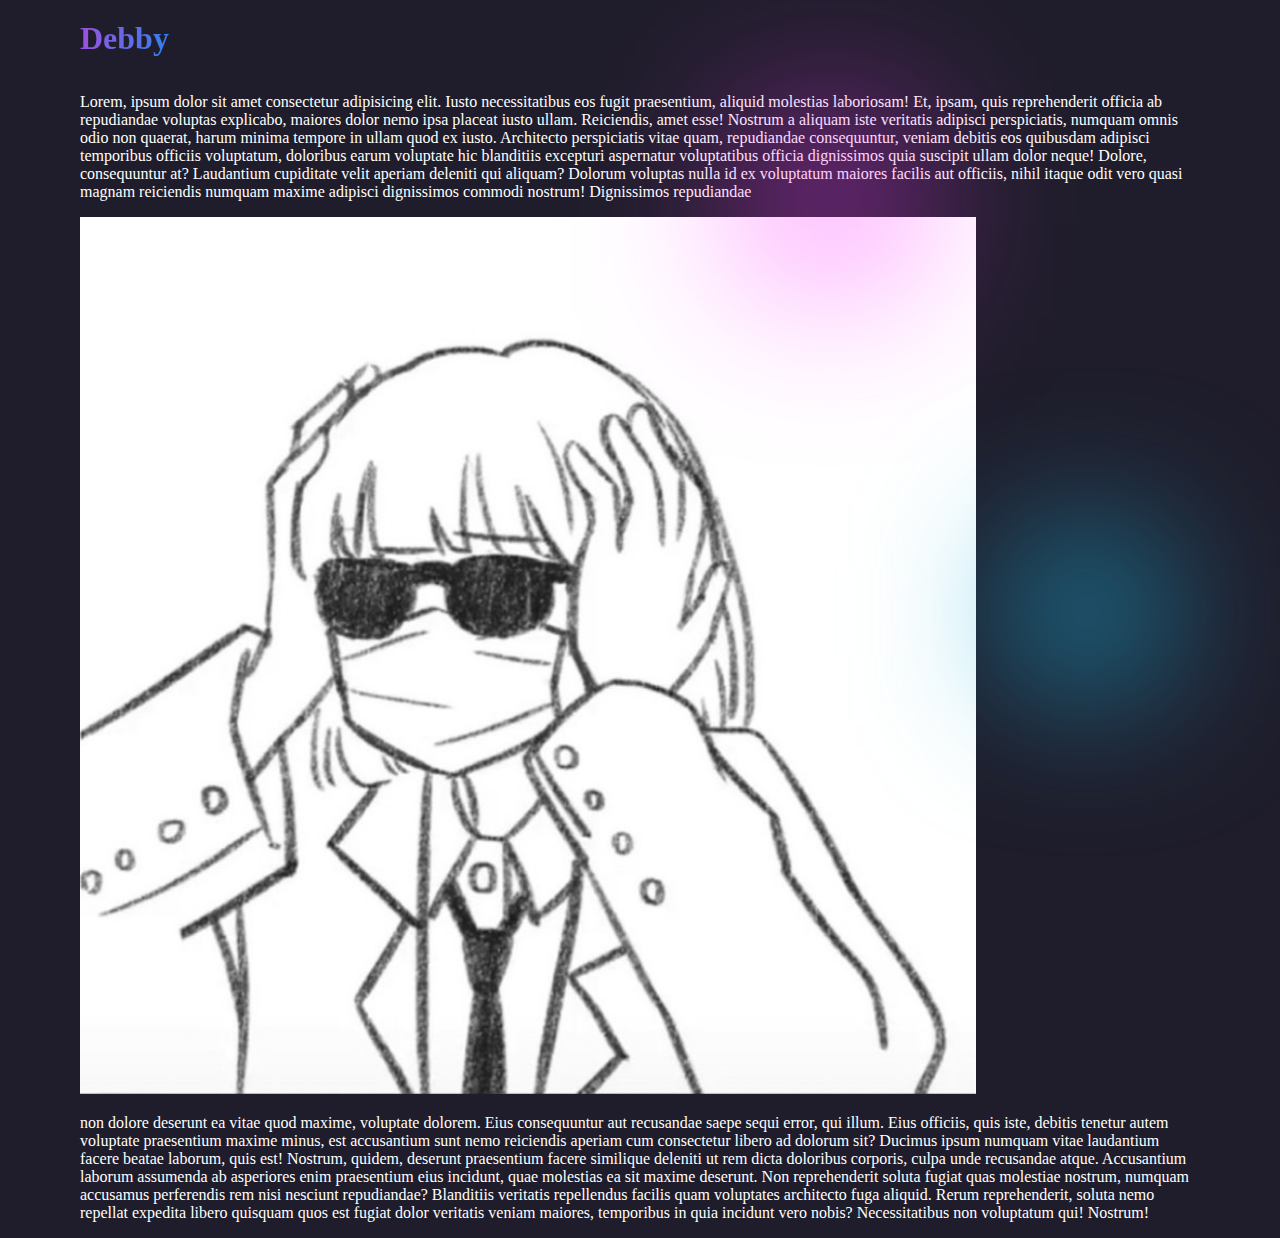
==== 1.html @ 47b6159e "增加第一篇文章_測試" ====
<!DOCTYPE html>
<html lang="en">

<head>
    <meta charset="UTF-8">
    <meta name="viewport" content="width=device-width, initial-scale=1.0">
    <title>Debby生日快樂</title>
    <!-- <link rel="stylesheet" href="all.css"> -->
    <link rel="stylesheet" type="text/css" href="all.css">


</head>

<body>
    <div class="landingpage">
        <div class="navbar">
            <a class="navlogo" href="index.html">Debby</a>
        </div>
        <div>
            <P style="color: white;">
                Lorem, ipsum dolor sit amet consectetur adipisicing elit. Iusto necessitatibus eos fugit praesentium,
                aliquid molestias laboriosam! Et, ipsam, quis reprehenderit officia ab repudiandae voluptas explicabo,
                maiores dolor nemo ipsa placeat iusto ullam. Reiciendis, amet esse! Nostrum a aliquam iste veritatis
                adipisci perspiciatis, numquam omnis odio non quaerat, harum minima tempore in ullam quod ex iusto.
                Architecto perspiciatis vitae quam, repudiandae consequuntur, veniam debitis eos quibusdam adipisci
                temporibus officiis voluptatum, doloribus earum voluptate hic blanditiis excepturi aspernatur
                voluptatibus officia dignissimos quia suscipit ullam dolor neque! Dolore, consequuntur at? Laudantium
                cupiditate velit aperiam deleniti qui aliquam? Dolorum voluptas nulla id ex voluptatum maiores facilis
                aut officiis, nihil itaque odit vero quasi magnam reiciendis numquam maxime adipisci dignissimos commodi
                nostrum! Dignissimos repudiandae</P>
            <img src="Debby_Head_sticker.jpg" width="80%">
            <p style="color: white;"> non dolore deserunt ea vitae quod maxime, voluptate dolorem. Eius
                consequuntur aut recusandae saepe sequi error, qui illum. Eius officiis, quis iste, debitis tenetur
                autem voluptate praesentium maxime minus, est accusantium sunt nemo reiciendis aperiam cum consectetur
                libero ad dolorum sit? Ducimus ipsum numquam vitae laudantium facere beatae laborum, quis est! Nostrum,
                quidem, deserunt praesentium facere similique deleniti ut rem dicta doloribus corporis, culpa unde
                recusandae atque. Accusantium laborum assumenda ab asperiores enim praesentium eius incidunt, quae
                molestias ea sit maxime deserunt. Non reprehenderit soluta fugiat quas molestiae nostrum, numquam
                accusamus perferendis rem nisi nesciunt repudiandae? Blanditiis veritatis repellendus facilis quam
                voluptates architecto fuga aliquid. Rerum reprehenderit, soluta nemo repellat expedita libero quisquam
                quos est fugiat dolor veritatis veniam maiores, temporibus in quia incidunt vero nobis? Necessitatibus
                non voluptatum qui! Nostrum!
            </P>
        </div>
</body>

</html>
---- all.css ----
body {
    margin: 0;
    background-color: #252954;
}

.hidden {
    display: none;
}

.landingpage {
    margin: 0 auto;
    padding: 0 80px;
    position: relative;
    max-width: 1100px;
    overflow-y: auto;
    overflow-x: hidden;
    background-color: #1F1D2B;
}

.landingpage::before {
    content: "";
    position: absolute;
    width: 123px;
    height: 123px;
    left: 60%;
    top: 138px;
    filter: blur(90px);
    background-color: #FB37FF;
}

.landingpage::after {
    content: "";
    position: absolute;
    width: 123px;
    height: 123px;
    left: 80%;
    top: 550px;
    background-color: #18B2DE;
    filter: blur(80px);
}

.landingpage .navbar {
    display: flex;
    align-items: center;
    justify-content: space-between;
    padding: 20px 0;
    width: 100%;
}

.landingpage .box {
    display: flex;
    align-items: center;
    justify-content: space-between;
    margin-top: 80px;
}

.landingpage .auction {
    margin-top: 100px;
}

.landingpage .discover {
    display: flex;
    flex-direction: column;
}

.landingpage .footer {
    margin: 50px 0;
    display: flex;
    align-items: center;
    justify-content: space-between;
}

.landingpage .footer2 {
    display: flex;
    justify-content: space-between;
    padding-bottom: 30px;
    border-top: 1px solid #F2F2F2;
}

.navbar .hamburgerlogowrap {
    display: flex;
    align-items: center;
}

.navbar .hamburger {
    display: none;
    color: #D7D7D7;
    background-color: #1F1D2B;
    border: none;
    margin-right: 10px;
}

.navbar .createbtn {
    cursor: pointer;
    background-color: transparent;
    border: none;
    width: 126px;
    height: 45px;
    color: #BCBCBC;
    font-family: 'Poppins';
    font-style: normal;
    font-weight: 500;
    font-size: 12px;
}

.navbar .createbtn.selectedbtn {
    border: 1px solid #D7D7D7;
    border-radius: 10px;
}

.navbar .navlogo {
    height: 100%;
    background: linear-gradient(93.51deg, #9B51E0 2.84%, #3081ED 99.18%);
    -webkit-background-clip: text;
    -webkit-text-fill-color: transparent;
    font-family: 'Poppins';
    font-style: normal;
    font-weight: 700;
    font-size: 32px;
}

.navbar .navlink {
    font-family: 'Poppins';
    font-style: normal;
    font-weight: 500;
    font-size: 12px;
    color: #BCBCBC;
}

.navbar .navlink.selectedlink {
    background: linear-gradient(93.51deg, #9B51E0 2.84%, #3081ED 99.18%);
    -webkit-background-clip: text;
    -webkit-text-fill-color: transparent;
    border-bottom: 1.5px solid #9B51E0;
}

.navbar .navlink:not(:last-child) {
    margin-right: 32px;
}

.box .infobox {
    animation-name: leftslide;
    animation-duration: 0.8s;
    max-height: 500px;
    max-width: 55%;
    overflow: hidden;
}

.box .infobox-boldtext {
    margin: 0;
    font-family: Poppins;
    color: #FFFFFF;
    font-size: 65px;
    font-weight: 600;
    line-height: 60px;
    letter-spacing: -2px;
    text-align: left;
}

.box .infobox-slimtext {
    margin: 24px 0;
    font-family: Poppins;
    color: #FFFFFF;
    font-size: 16px;
    font-weight: 400;
    line-height: 18px;
    letter-spacing: 0.5px;
    text-align: left;
}

.box .infobox-btnwrapper {
    display: flex;
}

.box .infobox-explorebtn {
    cursor: pointer;
    display: flex;
    justify-content: center;
    align-items: center;
    background-color: #1F1D2B;
    padding: 8px 38px;
    border-radius: 16px;
    font-family: 'Poppins';
    font-style: normal;
    font-weight: 600;
    font-size: 13px;
    letter-spacing: -1px;
    color: #FFFFFF;
}

.box .infobox-createbtn {
    cursor: pointer;
    margin-left: 20px;
    display: flex;
    justify-content: center;
    align-items: center;
    background-color: transparent;
    padding: 8px 38px;
    border: 1px solid #D7D7D7;
    border-radius: 16px;
    font-family: 'Poppins';
    font-style: normal;
    font-weight: 600;
    font-size: 13px;
    letter-spacing: -1px;
    color: #FFFFFF;
}

.box .infobox .selected {
    border: none;
    background: linear-gradient(103.91deg, #9B51E0 21.01%, rgba(48, 129, 237, 0.8) 100%);
}

.box .display {
    animation-name: rightslide;
    animation-duration: 0.8s;
    padding: 14px;
    border: 1px solid;
    background: linear-gradient(169.44deg, rgba(58, 129, 191, 0.08) 1.85%, rgba(65, 48, 90, 0.08) 98.72%);
    border-radius: 35px;
    max-height: 450px;
    max-width: 50%;
    overflow: hidden;
}

.box .display-nft {
    object-fit: cover;
    flex-shrink: 0;
    width: 300px;
    height: 300px;
    border-radius: 20px;
}

.box .display .infowrapper {
    display: flex;
    align-items: center;
    justify-content: space-between;
    margin-top: 10px;
}

.box .display .info {
    display: flex;
    align-items: center;
    font-family: 'Poppins';
    font-style: normal;
    color: #FFFFFF;
    font-weight: 600;
    font-size: 12px;
}

.box .display .info p {
    margin: 0;
}

.box .display .info-img {
    object-fit: cover;
    flex-shrink: 0;
    width: 30px;
    height: 30px;
    border-radius: 50%;
    margin-right: 10px;
}

.box .display .info2 {
    display: flex;
    flex-direction: column;
    align-items: flex-end;
    font-family: 'Poppins';
    color: #FFFFFF;
    font-style: normal;
    font-weight: 600;
    font-size: 12px;
}

.box .display .info2 p {
    margin: 0;
}

.box .display .info2 .iconwrapper {
    display: flex;
    align-items: center;
}

.box .display .info2 .iconwrapper svg {
    margin-right: 5px;
}

.auction .title {
    display: flex;
    justify-content: space-between;
    align-items: flex-end;
    margin-bottom: 50px;
}

.auction .title .titlebold {
    margin: 0;
    font-family: 'Poppins';
    font-style: normal;
    color: #FFFFFF;
    font-weight: 500;
    font-size: 48px;
    line-height: 72px;
}

.auction .title .titleslim {
    margin: 0;
    font-family: 'Poppins';
    font-style: normal;
    color: #D7D7D7;
    font-weight: 600;
    font-size: 18px;
    line-height: 36px;
    letter-spacing: -1px;
}

.auction .nft {
    display: grid;
    grid-template-columns: auto auto auto auto;
    grid-row-gap: 20px;
    grid-column-gap: 20px;
    justify-content: space-between;
}

.started {
    margin-top: 100px;
    display: flex;
    flex-direction: column;
}

.started-boldtext {
    margin: 0;
    align-self: center;
    font-family: "Poppins";
    font-style: normal;
    color: #FFFFFF;
    font-weight: 500;
    font-size: 40px;
    line-height: 72px;
}

.started-slimtext {
    margin: 0;
    align-self: center;
    font-family: 'Poppins';
    font-style: normal;
    font-weight: 400;
    font-size: 20px;
    line-height: 36px;
    letter-spacing: 0.5px;
    color: #E2E2E2;
}

.started-items {
    padding: 60px 80px;
    position: relative;
    display: grid;
    grid-template-columns: auto auto auto auto;
    grid-column-gap: 20px;
    grid-row-gap: 20px;
    justify-content: space-between;
}

.started-items:before {
    content: "";
    position: absolute;
    width: 100%;
    height: 100px;
    top: 80px;
    filter: blur(80px);
    background: linear-gradient(93.51deg, #9B51E0 2.84%, #3081ED 99.18%);
}

.started-items .itemwrapper p {
    width: 100px;
    margin: 0;
    margin-top: 10px;
    text-align: center;
    font-family: 'Poppins';
    font-style: normal;
    font-weight: 400;
    font-size: 12px;
    color: #FFFFFF;
}

.started-items-item {
    display: flex;
    align-items: center;
    justify-content: center;
    width: 100px;
    height: 100px;
    border-radius: 18px;
    background-color: red;
    background: rgba(255, 255, 255, 0.095);
    box-shadow: inset 2.01px -2.01px 20px rgba(214, 214, 214, 0.17), inset -3.01333px 3.01333px 3.01333px rgba(255, 255, 255, 0.39);
    backdrop-filter: blur(74.4293px);
}

.discover-title {
    display: flex;
    align-items: center;
    justify-content: space-between;
}

.discover-title p {
    font-family: 'Poppins';
    font-style: normal;
    font-weight: 500;
    font-size: 36px;
    letter-spacing: -1px;
    color: #FFFFFF;
}

.discover-items {
    display: grid;
    grid-template-columns: auto auto auto auto;
    grid-row-gap: 20px;
    grid-column-gap: 20px;
    justify-content: space-between;
}

.discover-loadbtn {
    cursor: pointer;
    margin-top: 20px;
    align-self: center;
    width: 161px;
    height: 40px;
    border: 1px solid #D7D7D7;
    border-radius: 10px;
    background-color: transparent;
    font-family: 'Poppins';
    font-style: normal;
    font-weight: 500;
    font-size: 12px;
    letter-spacing: 1.5px;
    color: #BCBCBC;
}

.footer-main {
    max-width: 40%;
    font-family: 'Poppins';
    font-style: normal;
    font-weight: 500;
    font-size: 30px;
    line-height: 40px;
    color: #FFFFFF;
}

.footer-navigate {
    display: flex;
}

.footer-navigate .nav {
    margin-left: 60px;
}

.footer-navigate .nav h5 {
    margin: 0;
    font-family: 'Poppins';
    font-style: normal;
    font-weight: 400;
    font-size: 20px;
    line-height: 30px;
    color: #FFFFFF;
}

.footer-navigate .nav p {
    font-family: 'Poppins';
    font-style: normal;
    font-weight: 400;
    font-size: 12px;
    line-height: 18px;
    letter-spacing: 0.03em;
    color: #D7D7D7;
}

.footer2 p {
    font-family: 'Poppins';
    font-style: normal;
    font-weight: 400;
    font-size: 12px;
    line-height: 36px;
    color: #828282;
}

.item {
    display: flex;
    flex-direction: column;
    justify-self: center;
}

.item-img {
    object-fit: cover;
    flex-shrink: 0;
    width: 200px;
    height: 220px;
    border-radius: 10px;
    transition: .3s;
    cursor: pointer;
}

.item-img:hover {
    transform: scale(1.05);
}

.item-title {
    display: flex;
    align-items: center;
    justify-content: space-between;
    border-bottom: 1px solid white;
    font-family: 'Poppins';
    font-style: normal;
    font-weight: 600;
    font-size: 12px;
    line-height: 24px;
    color: #FFFFFF;
}

.item-date {
    font-family: 'Poppins';
    font-style: normal;
    font-weight: 400;
    font-size: 12px;
    line-height: 24px;
    color: #BCBCBC;
}

.filters {
    display: flex;
    align-items: center;
}

.filters .filter {
    display: flex;
    align-items: center;
    margin-right: 30px;
    font-family: 'Poppins';
    font-style: normal;
    font-weight: 500;
    font-size: 12px;
    color: #FFFFFF;
}

.filters .filter svg {
    margin-right: 5px;
    margin-left: 5px;
}

.filters .filterbtn {
    display: flex;
    align-items: center;
    justify-content: center;
    width: 100px;
    height: 30px;
    background: linear-gradient(93.51deg, #9B51E0 2.84%, #3081ED 99.18%);
    border: none;
    border-radius: 10px;
    font-family: 'Poppins';
    font-style: normal;
    font-weight: 500;
    font-size: 12px;
    color: #FFFFFF;
}

.filters .filterbtn svg {
    margin-right: 5px;
}

@media screen and (max-width: 1500px) {
    .landingpage {
        max-width: 1200px;
    }
}

@media screen and (max-width: 1040px) {
    .box {
        flex-direction: column;
    }

    .box .infobox {
        max-height: 450px;
        max-width: none;
        margin-bottom: 50px;
    }

    .box .display {
        display: none;
        max-height: none;
        max-width: none;
    }

    .auction .nft {
        grid-template-columns: auto auto;
        justify-content: space-around;
    }

    .discover-items {
        grid-template-columns: auto auto auto;
        justify-content: space-around;
    }

    .footer {
        flex-direction: column;
    }

    .footer-main {
        max-width: 80%;
        margin-bottom: 50px;
        text-align: center;
    }

    .footer-navigate .nav:first-child {
        margin: 0;
    }
}

@media screen and (max-width: 925px) {
    .navlinkwrap {
        display: none;
    }

    .buttonwrap {
        display: none;
    }

    .hamburger {
        display: flex !important;
        align-items: center;
    }

    .started-slimtext {
        text-align: center;
    }
}

@media screen and (max-width: 825px) {
    .started-items {
        display: grid;
        grid-template-columns: auto auto;
        justify-content: space-evenly;
        padding: 50px 0;
    }

    .started-items:before {
        height: 200px;
        top: 90px;
        filter: blur(120px);
    }

    .discover-items {
        grid-template-columns: auto auto;
        justify-content: space-around;
    }
}

@media screen and (max-width: 700px) {
    .box {
        flex-direction: column;
    }

    .box .infobox {
        max-height: none;
        max-width: none;
        margin-bottom: 50px;
    }

    .box .display {
        display: block;
        max-height: none;
        max-width: none;
    }

    .discover-title {
        justify-content: center;
    }

    .discover-title .filters {
        display: none;
    }

    .auction .title {
        justify-content: center;
    }

    .auction .title .titleslim {
        display: none;
    }
}

@media screen and (max-width: 600px) {
    .landingpage {
        padding: 0 20px;
    }

    .box .infobox-boldtext {
        font-size: 45px;
        line-height: 50px;
    }

    .box .infobox-slimtext {
        font-size: 12px;
        line-height: 16px;
    }

    .discover-items {
        grid-template-columns: auto;
        justify-content: space-around;
    }

    .auction .nft {
        grid-template-columns: auto;
        justify-content: space-around;
    }

    .footer-main {
        font-size: 20px;
        line-height: 30px;
        max-width: 100%;
        margin-bottom: 50px;
        text-align: center;
    }

    .footer-navigate {
        justify-content: space-between;
        width: 100%;
    }

    .footer-navigate .nav {
        margin-left: 20px;
    }

    .footer-navigate .nav h5 {
        font-size: 15px;
        line-height: 30px;
    }

    .footer-navigate .nav p {
        font-size: 10px;
        line-height: 18px;
    }
}

@media screen and (max-width: 480px) {
    .landingpage .box .infobox-boldtext {
        font-size: 32px;
        line-height: 1.4em;
        text-align: center;
    }

    .landingpage .box .infobox-slimtext {
        text-align: center;
    }

    .landingpage .box .infobox-btnwrapper {
        justify-content: center;
    }
}

@keyframes leftslide {
    from {
        transform: translateX(-700px);
    }

    to {
        transform: translateX(0px);
    }
}

@keyframes rightslide {
    from {
        transform: translateX(550px);
    }

    to {
        transform: translateX(0px);
    }
}
---- all.css ----
body {
    margin: 0;
    background-color: #252954;
}

.hidden {
    display: none;
}

.landingpage {
    margin: 0 auto;
    padding: 0 80px;
    position: relative;
    max-width: 1100px;
    overflow-y: auto;
    overflow-x: hidden;
    background-color: #1F1D2B;
}

.landingpage::before {
    content: "";
    position: absolute;
    width: 123px;
    height: 123px;
    left: 60%;
    top: 138px;
    filter: blur(90px);
    background-color: #FB37FF;
}

.landingpage::after {
    content: "";
    position: absolute;
    width: 123px;
    height: 123px;
    left: 80%;
    top: 550px;
    background-color: #18B2DE;
    filter: blur(80px);
}

.landingpage .navbar {
    display: flex;
    align-items: center;
    justify-content: space-between;
    padding: 20px 0;
    width: 100%;
}

.landingpage .box {
    display: flex;
    align-items: center;
    justify-content: space-between;
    margin-top: 80px;
}

.landingpage .auction {
    margin-top: 100px;
}

.landingpage .discover {
    display: flex;
    flex-direction: column;
}

.landingpage .footer {
    margin: 50px 0;
    display: flex;
    align-items: center;
    justify-content: space-between;
}

.landingpage .footer2 {
    display: flex;
    justify-content: space-between;
    padding-bottom: 30px;
    border-top: 1px solid #F2F2F2;
}

.navbar .hamburgerlogowrap {
    display: flex;
    align-items: center;
}

.navbar .hamburger {
    display: none;
    color: #D7D7D7;
    background-color: #1F1D2B;
    border: none;
    margin-right: 10px;
}

.navbar .createbtn {
    cursor: pointer;
    background-color: transparent;
    border: none;
    width: 126px;
    height: 45px;
    color: #BCBCBC;
    font-family: 'Poppins';
    font-style: normal;
    font-weight: 500;
    font-size: 12px;
}

.navbar .createbtn.selectedbtn {
    border: 1px solid #D7D7D7;
    border-radius: 10px;
}

.navbar .navlogo {
    height: 100%;
    background: linear-gradient(93.51deg, #9B51E0 2.84%, #3081ED 99.18%);
    -webkit-background-clip: text;
    -webkit-text-fill-color: transparent;
    font-family: 'Poppins';
    font-style: normal;
    font-weight: 700;
    font-size: 32px;
}

.navbar .navlink {
    font-family: 'Poppins';
    font-style: normal;
    font-weight: 500;
    font-size: 12px;
    color: #BCBCBC;
}

.navbar .navlink.selectedlink {
    background: linear-gradient(93.51deg, #9B51E0 2.84%, #3081ED 99.18%);
    -webkit-background-clip: text;
    -webkit-text-fill-color: transparent;
    border-bottom: 1.5px solid #9B51E0;
}

.navbar .navlink:not(:last-child) {
    margin-right: 32px;
}

.box .infobox {
    animation-name: leftslide;
    animation-duration: 0.8s;
    max-height: 500px;
    max-width: 55%;
    overflow: hidden;
}

.box .infobox-boldtext {
    margin: 0;
    font-family: Poppins;
    color: #FFFFFF;
    font-size: 65px;
    font-weight: 600;
    line-height: 60px;
    letter-spacing: -2px;
    text-align: left;
}

.box .infobox-slimtext {
    margin: 24px 0;
    font-family: Poppins;
    color: #FFFFFF;
    font-size: 16px;
    font-weight: 400;
    line-height: 18px;
    letter-spacing: 0.5px;
    text-align: left;
}

.box .infobox-btnwrapper {
    display: flex;
}

.box .infobox-explorebtn {
    cursor: pointer;
    display: flex;
    justify-content: center;
    align-items: center;
    background-color: #1F1D2B;
    padding: 8px 38px;
    border-radius: 16px;
    font-family: 'Poppins';
    font-style: normal;
    font-weight: 600;
    font-size: 13px;
    letter-spacing: -1px;
    color: #FFFFFF;
}

.box .infobox-createbtn {
    cursor: pointer;
    margin-left: 20px;
    display: flex;
    justify-content: center;
    align-items: center;
    background-color: transparent;
    padding: 8px 38px;
    border: 1px solid #D7D7D7;
    border-radius: 16px;
    font-family: 'Poppins';
    font-style: normal;
    font-weight: 600;
    font-size: 13px;
    letter-spacing: -1px;
    color: #FFFFFF;
}

.box .infobox .selected {
    border: none;
    background: linear-gradient(103.91deg, #9B51E0 21.01%, rgba(48, 129, 237, 0.8) 100%);
}

.box .display {
    animation-name: rightslide;
    animation-duration: 0.8s;
    padding: 14px;
    border: 1px solid;
    background: linear-gradient(169.44deg, rgba(58, 129, 191, 0.08) 1.85%, rgba(65, 48, 90, 0.08) 98.72%);
    border-radius: 35px;
    max-height: 450px;
    max-width: 50%;
    overflow: hidden;
}

.box .display-nft {
    object-fit: cover;
    flex-shrink: 0;
    width: 300px;
    height: 300px;
    border-radius: 20px;
}

.box .display .infowrapper {
    display: flex;
    align-items: center;
    justify-content: space-between;
    margin-top: 10px;
}

.box .display .info {
    display: flex;
    align-items: center;
    font-family: 'Poppins';
    font-style: normal;
    color: #FFFFFF;
    font-weight: 600;
    font-size: 12px;
}

.box .display .info p {
    margin: 0;
}

.box .display .info-img {
    object-fit: cover;
    flex-shrink: 0;
    width: 30px;
    height: 30px;
    border-radius: 50%;
    margin-right: 10px;
}

.box .display .info2 {
    display: flex;
    flex-direction: column;
    align-items: flex-end;
    font-family: 'Poppins';
    color: #FFFFFF;
    font-style: normal;
    font-weight: 600;
    font-size: 12px;
}

.box .display .info2 p {
    margin: 0;
}

.box .display .info2 .iconwrapper {
    display: flex;
    align-items: center;
}

.box .display .info2 .iconwrapper svg {
    margin-right: 5px;
}

.auction .title {
    display: flex;
    justify-content: space-between;
    align-items: flex-end;
    margin-bottom: 50px;
}

.auction .title .titlebold {
    margin: 0;
    font-family: 'Poppins';
    font-style: normal;
    color: #FFFFFF;
    font-weight: 500;
    font-size: 48px;
    line-height: 72px;
}

.auction .title .titleslim {
    margin: 0;
    font-family: 'Poppins';
    font-style: normal;
    color: #D7D7D7;
    font-weight: 600;
    font-size: 18px;
    line-height: 36px;
    letter-spacing: -1px;
}

.auction .nft {
    display: grid;
    grid-template-columns: auto auto auto auto;
    grid-row-gap: 20px;
    grid-column-gap: 20px;
    justify-content: space-between;
}

.started {
    margin-top: 100px;
    display: flex;
    flex-direction: column;
}

.started-boldtext {
    margin: 0;
    align-self: center;
    font-family: "Poppins";
    font-style: normal;
    color: #FFFFFF;
    font-weight: 500;
    font-size: 40px;
    line-height: 72px;
}

.started-slimtext {
    margin: 0;
    align-self: center;
    font-family: 'Poppins';
    font-style: normal;
    font-weight: 400;
    font-size: 20px;
    line-height: 36px;
    letter-spacing: 0.5px;
    color: #E2E2E2;
}

.started-items {
    padding: 60px 80px;
    position: relative;
    display: grid;
    grid-template-columns: auto auto auto auto;
    grid-column-gap: 20px;
    grid-row-gap: 20px;
    justify-content: space-between;
}

.started-items:before {
    content: "";
    position: absolute;
    width: 100%;
    height: 100px;
    top: 80px;
    filter: blur(80px);
    background: linear-gradient(93.51deg, #9B51E0 2.84%, #3081ED 99.18%);
}

.started-items .itemwrapper p {
    width: 100px;
    margin: 0;
    margin-top: 10px;
    text-align: center;
    font-family: 'Poppins';
    font-style: normal;
    font-weight: 400;
    font-size: 12px;
    color: #FFFFFF;
}

.started-items-item {
    display: flex;
    align-items: center;
    justify-content: center;
    width: 100px;
    height: 100px;
    border-radius: 18px;
    background-color: red;
    background: rgba(255, 255, 255, 0.095);
    box-shadow: inset 2.01px -2.01px 20px rgba(214, 214, 214, 0.17), inset -3.01333px 3.01333px 3.01333px rgba(255, 255, 255, 0.39);
    backdrop-filter: blur(74.4293px);
}

.discover-title {
    display: flex;
    align-items: center;
    justify-content: space-between;
}

.discover-title p {
    font-family: 'Poppins';
    font-style: normal;
    font-weight: 500;
    font-size: 36px;
    letter-spacing: -1px;
    color: #FFFFFF;
}

.discover-items {
    display: grid;
    grid-template-columns: auto auto auto auto;
    grid-row-gap: 20px;
    grid-column-gap: 20px;
    justify-content: space-between;
}

.discover-loadbtn {
    cursor: pointer;
    margin-top: 20px;
    align-self: center;
    width: 161px;
    height: 40px;
    border: 1px solid #D7D7D7;
    border-radius: 10px;
    background-color: transparent;
    font-family: 'Poppins';
    font-style: normal;
    font-weight: 500;
    font-size: 12px;
    letter-spacing: 1.5px;
    color: #BCBCBC;
}

.footer-main {
    max-width: 40%;
    font-family: 'Poppins';
    font-style: normal;
    font-weight: 500;
    font-size: 30px;
    line-height: 40px;
    color: #FFFFFF;
}

.footer-navigate {
    display: flex;
}

.footer-navigate .nav {
    margin-left: 60px;
}

.footer-navigate .nav h5 {
    margin: 0;
    font-family: 'Poppins';
    font-style: normal;
    font-weight: 400;
    font-size: 20px;
    line-height: 30px;
    color: #FFFFFF;
}

.footer-navigate .nav p {
    font-family: 'Poppins';
    font-style: normal;
    font-weight: 400;
    font-size: 12px;
    line-height: 18px;
    letter-spacing: 0.03em;
    color: #D7D7D7;
}

.footer2 p {
    font-family: 'Poppins';
    font-style: normal;
    font-weight: 400;
    font-size: 12px;
    line-height: 36px;
    color: #828282;
}

.item {
    display: flex;
    flex-direction: column;
    justify-self: center;
}

.item-img {
    object-fit: cover;
    flex-shrink: 0;
    width: 200px;
    height: 220px;
    border-radius: 10px;
    transition: .3s;
    cursor: pointer;
}

.item-img:hover {
    transform: scale(1.05);
}

.item-title {
    display: flex;
    align-items: center;
    justify-content: space-between;
    border-bottom: 1px solid white;
    font-family: 'Poppins';
    font-style: normal;
    font-weight: 600;
    font-size: 12px;
    line-height: 24px;
    color: #FFFFFF;
}

.item-date {
    font-family: 'Poppins';
    font-style: normal;
    font-weight: 400;
    font-size: 12px;
    line-height: 24px;
    color: #BCBCBC;
}

.filters {
    display: flex;
    align-items: center;
}

.filters .filter {
    display: flex;
    align-items: center;
    margin-right: 30px;
    font-family: 'Poppins';
    font-style: normal;
    font-weight: 500;
    font-size: 12px;
    color: #FFFFFF;
}

.filters .filter svg {
    margin-right: 5px;
    margin-left: 5px;
}

.filters .filterbtn {
    display: flex;
    align-items: center;
    justify-content: center;
    width: 100px;
    height: 30px;
    background: linear-gradient(93.51deg, #9B51E0 2.84%, #3081ED 99.18%);
    border: none;
    border-radius: 10px;
    font-family: 'Poppins';
    font-style: normal;
    font-weight: 500;
    font-size: 12px;
    color: #FFFFFF;
}

.filters .filterbtn svg {
    margin-right: 5px;
}

@media screen and (max-width: 1500px) {
    .landingpage {
        max-width: 1200px;
    }
}

@media screen and (max-width: 1040px) {
    .box {
        flex-direction: column;
    }

    .box .infobox {
        max-height: 450px;
        max-width: none;
        margin-bottom: 50px;
    }

    .box .display {
        display: none;
        max-height: none;
        max-width: none;
    }

    .auction .nft {
        grid-template-columns: auto auto;
        justify-content: space-around;
    }

    .discover-items {
        grid-template-columns: auto auto auto;
        justify-content: space-around;
    }

    .footer {
        flex-direction: column;
    }

    .footer-main {
        max-width: 80%;
        margin-bottom: 50px;
        text-align: center;
    }

    .footer-navigate .nav:first-child {
        margin: 0;
    }
}

@media screen and (max-width: 925px) {
    .navlinkwrap {
        display: none;
    }

    .buttonwrap {
        display: none;
    }

    .hamburger {
        display: flex !important;
        align-items: center;
    }

    .started-slimtext {
        text-align: center;
    }
}

@media screen and (max-width: 825px) {
    .started-items {
        display: grid;
        grid-template-columns: auto auto;
        justify-content: space-evenly;
        padding: 50px 0;
    }

    .started-items:before {
        height: 200px;
        top: 90px;
        filter: blur(120px);
    }

    .discover-items {
        grid-template-columns: auto auto;
        justify-content: space-around;
    }
}

@media screen and (max-width: 700px) {
    .box {
        flex-direction: column;
    }

    .box .infobox {
        max-height: none;
        max-width: none;
        margin-bottom: 50px;
    }

    .box .display {
        display: block;
        max-height: none;
        max-width: none;
    }

    .discover-title {
        justify-content: center;
    }

    .discover-title .filters {
        display: none;
    }

    .auction .title {
        justify-content: center;
    }

    .auction .title .titleslim {
        display: none;
    }
}

@media screen and (max-width: 600px) {
    .landingpage {
        padding: 0 20px;
    }

    .box .infobox-boldtext {
        font-size: 45px;
        line-height: 50px;
    }

    .box .infobox-slimtext {
        font-size: 12px;
        line-height: 16px;
    }

    .discover-items {
        grid-template-columns: auto;
        justify-content: space-around;
    }

    .auction .nft {
        grid-template-columns: auto;
        justify-content: space-around;
    }

    .footer-main {
        font-size: 20px;
        line-height: 30px;
        max-width: 100%;
        margin-bottom: 50px;
        text-align: center;
    }

    .footer-navigate {
        justify-content: space-between;
        width: 100%;
    }

    .footer-navigate .nav {
        margin-left: 20px;
    }

    .footer-navigate .nav h5 {
        font-size: 15px;
        line-height: 30px;
    }

    .footer-navigate .nav p {
        font-size: 10px;
        line-height: 18px;
    }
}

@media screen and (max-width: 480px) {
    .landingpage .box .infobox-boldtext {
        font-size: 32px;
        line-height: 1.4em;
        text-align: center;
    }

    .landingpage .box .infobox-slimtext {
        text-align: center;
    }

    .landingpage .box .infobox-btnwrapper {
        justify-content: center;
    }
}

@keyframes leftslide {
    from {
        transform: translateX(-700px);
    }

    to {
        transform: translateX(0px);
    }
}

@keyframes rightslide {
    from {
        transform: translateX(550px);
    }

    to {
        transform: translateX(0px);
    }
}
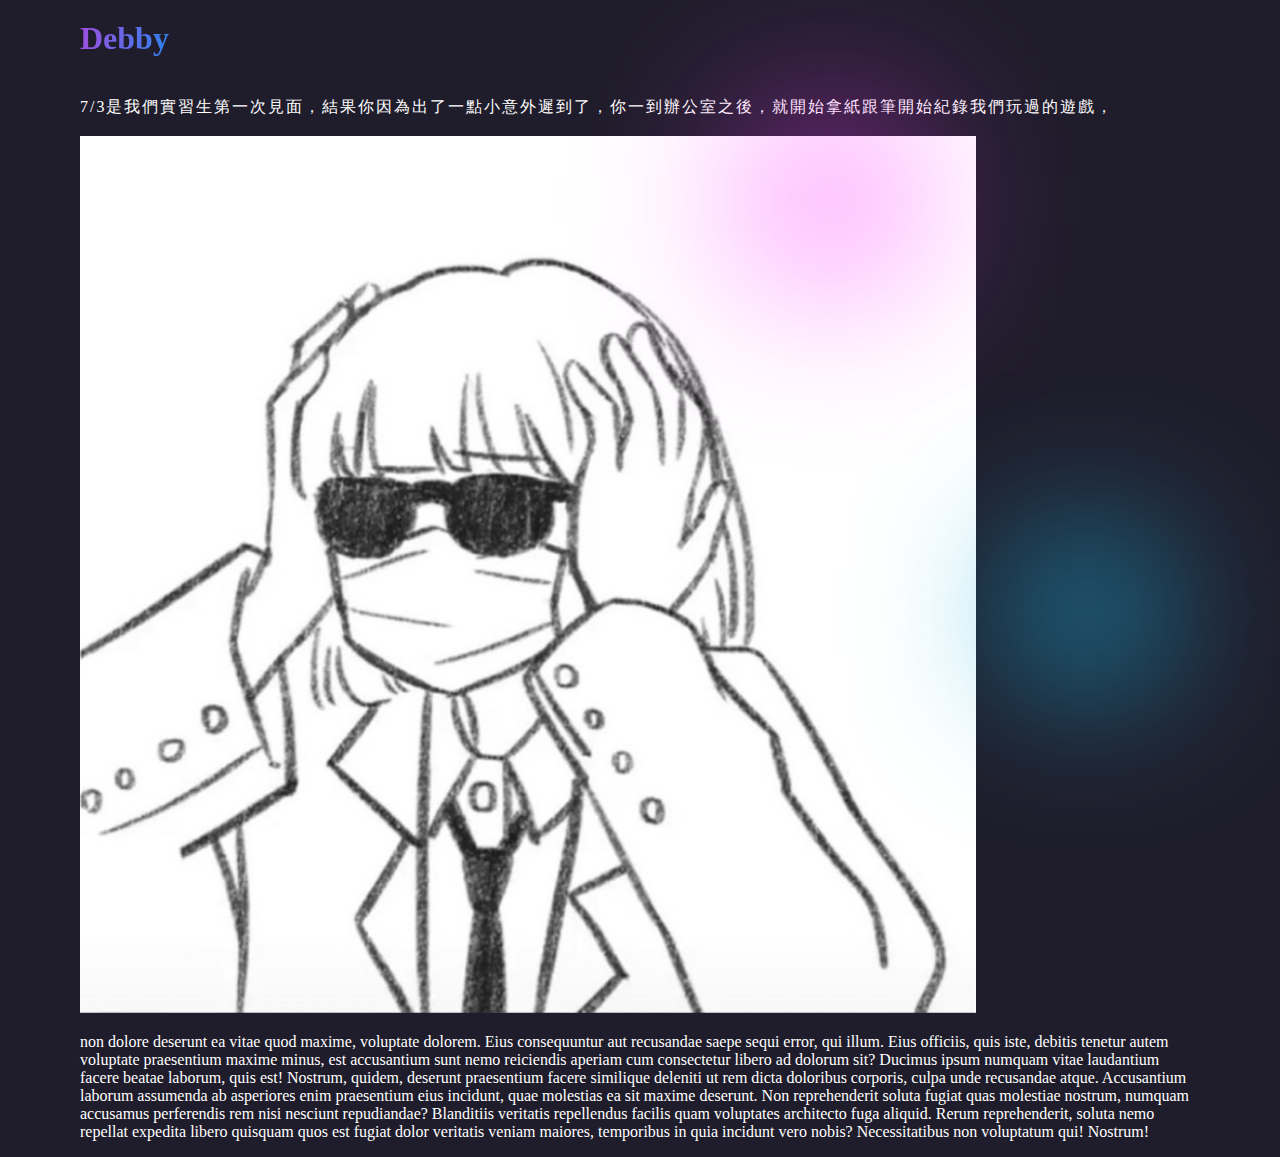
==== commit a7beea46: "測試手機顯示效果" ====
--- a/1.html
+++ b/1.html
@@ -17,17 +17,8 @@
             <a class="navlogo" href="index.html">Debby</a>
         </div>
         <div>
-            <P style="color: white;">
-                Lorem, ipsum dolor sit amet consectetur adipisicing elit. Iusto necessitatibus eos fugit praesentium,
-                aliquid molestias laboriosam! Et, ipsam, quis reprehenderit officia ab repudiandae voluptas explicabo,
-                maiores dolor nemo ipsa placeat iusto ullam. Reiciendis, amet esse! Nostrum a aliquam iste veritatis
-                adipisci perspiciatis, numquam omnis odio non quaerat, harum minima tempore in ullam quod ex iusto.
-                Architecto perspiciatis vitae quam, repudiandae consequuntur, veniam debitis eos quibusdam adipisci
-                temporibus officiis voluptatum, doloribus earum voluptate hic blanditiis excepturi aspernatur
-                voluptatibus officia dignissimos quia suscipit ullam dolor neque! Dolore, consequuntur at? Laudantium
-                cupiditate velit aperiam deleniti qui aliquam? Dolorum voluptas nulla id ex voluptatum maiores facilis
-                aut officiis, nihil itaque odit vero quasi magnam reiciendis numquam maxime adipisci dignissimos commodi
-                nostrum! Dignissimos repudiandae</P>
+            <P style="color: white;line-height: 27px;letter-spacing:2px;">
+                7/3是我們實習生第一次見面，結果你因為出了一點小意外遲到了，你一到辦公室之後，就開始拿紙跟筆開始紀錄我們玩過的遊戲，</P>
             <img src="Debby_Head_sticker.jpg" width="80%">
             <p style="color: white;"> non dolore deserunt ea vitae quod maxime, voluptate dolorem. Eius
                 consequuntur aut recusandae saepe sequi error, qui illum. Eius officiis, quis iste, debitis tenetur
--- a/all.css
+++ b/all.css
@@ -773,4 +773,20 @@
     to {
         transform: translateX(0px);
     }
+}
+
+/* 在螢幕寬度小於 605px 時應用這些 CSS */
+@media (max-width: 605px) {
+    .article-container {
+        flex-direction: column;
+        /* 將排列方向變為垂直 */
+        align-items: center;
+        /* 垂直置中 */
+    }
+
+    .article1,
+    .article2 {
+        margin: 15px 0;
+        /* 15px 間距，0 表示左右間距為 0 */
+    }
 }--- a/all.css
+++ b/all.css
@@ -773,4 +773,20 @@
     to {
         transform: translateX(0px);
     }
+}
+
+/* 在螢幕寬度小於 605px 時應用這些 CSS */
+@media (max-width: 605px) {
+    .article-container {
+        flex-direction: column;
+        /* 將排列方向變為垂直 */
+        align-items: center;
+        /* 垂直置中 */
+    }
+
+    .article1,
+    .article2 {
+        margin: 15px 0;
+        /* 15px 間距，0 表示左右間距為 0 */
+    }
 }